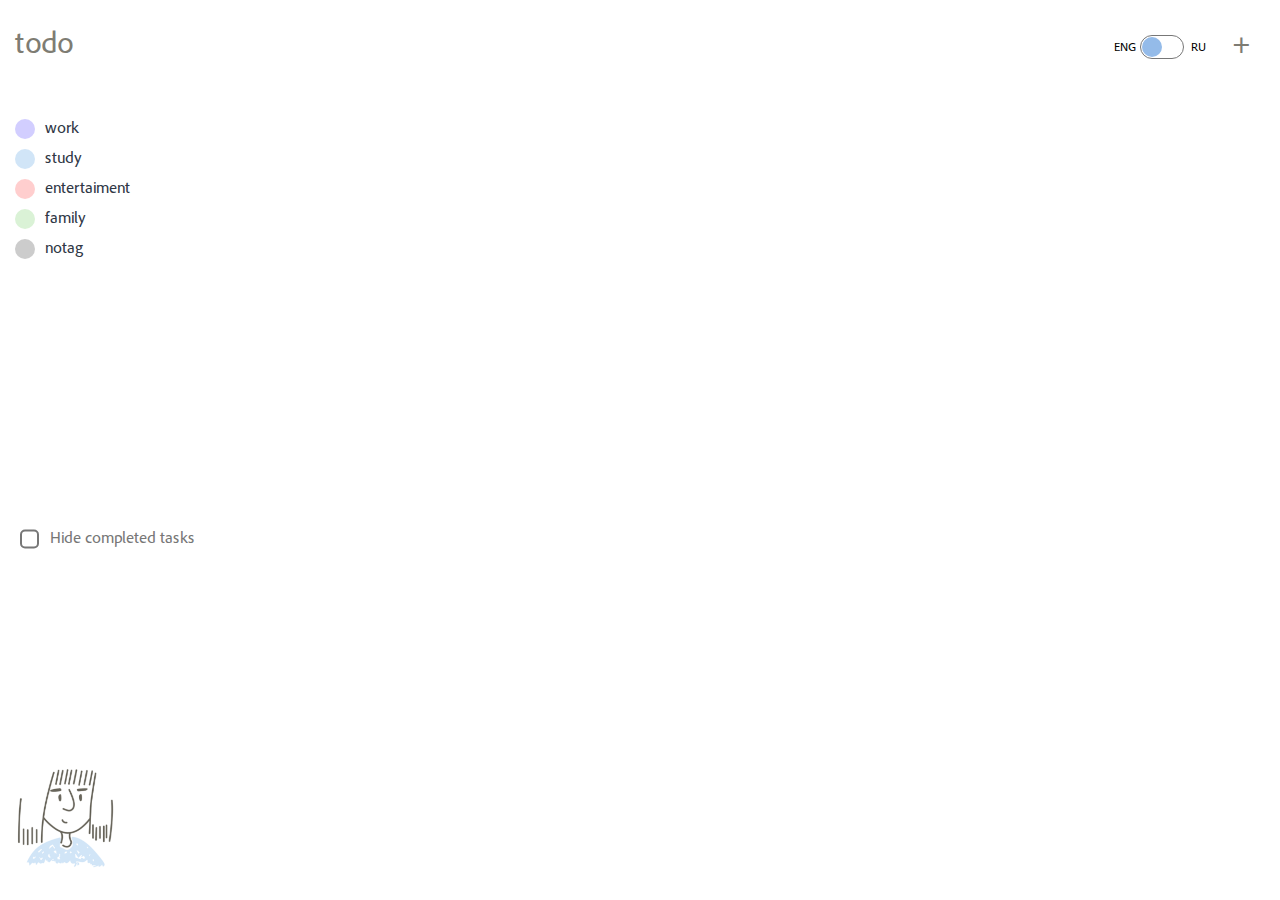
==== app.html @ c29c833c "refactoring" ====
<html lang="en">
<head>
    <meta charset="UTF-8">
    <meta name="viewport" content="width=device-width, initial-scale=1.0">
    <title>todo list</title>
    <link rel="stylesheet" href="normalize.css">
    <link href="style.css" rel="stylesheet">
    <link rel="shortcut icon" href="img/Papirus-Team-Papirus-Apps-Gnome-todo.ico" type="image/x-icon">
</head>
<body>
      <div id="my_modal" class="modal">
        <div class="modal-content">
            <div class="add">
                <button class="ln close-modal-window">Cancel</button>
                <button class="ln add-modal">Add</button>
            </div>
                <div class="modal-title modal-flex">
                    <span class="ln title">Title</span>
                    <input type="text" size="40" class="modal-input ln title-input" placeholder="add a title...">
                </div>
                <div class="modal-description modal-flex">
                    <span class="ln description">Description</span>
                    <textarea name="" id="" cols="30" rows="10" class="modal-textarea ln description-textarea" placeholder="add a description..." ></textarea>
                </div>
            <div class="modal-tags"><span class="ln tags">Tags</span>
                <div class="modal-nav tags">
                    <label class="nav__elem work tags">
                        <input type="checkbox" id="add-work">
                        <span class="ln work">work</span>
                    </label>
                    
                    <label class="nav__elem study tags">
                        <input type="checkbox" id="add-study">
                        <span class="ln study">study</span>
                    </label>
                    <label class="nav__elem entertaiment tags">
                        <input type="checkbox" id="add-entertaiment">
                        <span class="ln entertaiment">entertaiment</span>
                    </label>
                    <label class="nav__elem family tags">
                        <input type="checkbox" id="add-family">
                        <span class="ln family">family</span>
                    </label>
                </div>
            </div>
        </div>
      </div>
      <div id="save-card" class="modal">
        <div class="save-content-card">
            <div class="save">
                <button class="close-edit-card ln close-modal-window">Cancel</button>
                <button class="save-edit ln save-change">Save</button>
            </div>
                <div class="modal-title modal-flex">
                    <span class="ln title">Title</span>
                    <input type="text" size="40" class="title-edit ln title-input" placeholder="add a title...">
                </div>
                <div class="modal-description modal-flex">
                    <span class="ln description">Description</span>
                    <textarea name="" id="" cols="30" rows="10" class="description-edit ln description-textarea" placeholder="add a description..." ></textarea>
                </div>
            <div class="modal-tags"><span class="ln tags">Tags</span>
                <div class="modal-nav tags">
                    <label class="nav__elem work tags">
                        <input type="checkbox" id="add-work">
                        <span class="ln work">work</span>
                    </label>
                    <label class="nav__elem study tags">
                        <input type="checkbox" id="add-study">
                        <span class="ln study">study</span>
                    </label>
                    <label class="nav__elem entertaiment tags">
                        <input type="checkbox" id="add-entertaiment">
                        <span class="ln entertaiment">entertaiment</span>
                    </label>
                    <label class="nav__elem family tags">
                        <input type="checkbox" id="add-family">
                        <span class="ln family">family</span>
                    </label>
                </div>
            </div>
        </div>
      </div>
    <header class="header">
        <div class="todo">todo</div>
        <div class="new-change-lang">
            <span class="new-change-lang__lang" data-lang='en'>ENG</span>
            <span class="new-change-lang__toggler"></span>
            <span class="new-change-lang__lang" data-lang='ru'>RU</span>
        </div>
        <div class="add-card" id="btn_modal_window">+</div>
    </header>
    <div class="flex-container">
        <aside class="aside flex-grow-1">
            <ul class="nav">
                <li class="nav__elem ln work" data-filter="work">work</li>
                <li class="nav__elem ln study" data-filter="study">study</li>
                <li class="nav__elem ln entertaiment" data-filter="entertaiment">entertaiment</li>
                <li class="nav__elem ln family" data-filter="family">family</li>
                <li class="nav__elem ln notag" data-filter="notag">notag</li>
            </ul>
            <div class="hide-tasks">
                <label class="task-custom hide-done">
                    <input id="hide-done-cards" type="checkbox" name="hide">
                    <span class="ln hide-done-task">Hide completed tasks</span>
                </label>
            </div>
            <div class="girl-picture">
                <img src="/img/girl.png" alt="">
            </div>
        </aside>
        <main class="main flex-grow-3">
        </main>
    </div>
    <script src="app.js"></script>
    <script src="gragger.js"></script>
    <script src="lang.js"></script>
</body>
</html>
---- style.css ----
body{
    color: #303846;
    font-size: 16px;
    line-height: 1.5;
    font-family: 'Adobe Clean';
    height: 100vh;
    display: flex;
    flex-direction: column;
    align-content: stretch;
    overflow-x: hidden;
    position: relative;

}

.modal{
    font-family: 'Adobe Clean';
    font-weight: bold;
    font-size: large;
    color: #69665c;
    display: none;
    position: fixed;
    z-index: 1;
    left: 0;
    top: 0;
    width: 100%;
    height: 100%;
    background-color: rgba(0,0,0,0.6);
    z-index: 1000;
}
.modal .modal-content, .save-content-card {
    background-color: #fefefe;
    border: 1px solid #888;
    width: 50%;
    height: 75%;
    z-index: 99999;
    position: absolute;
    top: 0;
    bottom: 0;
    right: 0;
    left: 0;
    margin: auto;
    border-radius: 15px;
}

.add, .save{
    display: flex;
    justify-content: space-between;
    padding: 35px 35px 10px 35px;
}
.add-card{
    cursor: pointer;
}



.close-modal-window, .close-edit-card{
    background: transparent;
    border: none !important;
    color: #777;
    cursor: pointer;
    padding-left: 0px;
}
.add-modal, .save-edit{
    background-color: #69665C;
    cursor: pointer;
    border: none;
    color: white;
    width: 100px;
    height: 35px;
    border-radius: 10px;
    opacity: 0.8;
}
.add-modal:hover, .save-edit:hover {
    opacity: 1;
    transition: all 1s ease-out;
}
.modal-title input{
    border: 0px;
    background-color: #f9f9f8;
    height: 35px;
    border-radius: 10px;
    padding: 20px;
    margin-top: 10px;
    font-family: 'Adobe Clean';
}
.modal-title input:focus::placeholder{
    color: transparent;
}
.modal-description textarea{
    font-family: 'Adobe Clean';
    font-size: 14px;
    border: 0px;
    background-color: #f9f9f8;
    height: 100px;
    border-radius: 10px;
    padding: 20px;
    margin-top: 10px;
}
.modal-description textarea:focus::placeholder{
    color: transparent;
}
.modal-tags{
    padding: 10px 0 5px 35px;
}
.modal-tags .modal-nav{
    display: flex;
}
.modal-tags .modal-nav .nav__elem{
    margin: 0 30px 0 0;
    height: 40px;
    border-radius: 10px;
    font-weight: normal;
}
.modal-tags .modal-nav .nav__elem:hover{
    background-color: #f9f9f8;
    margin: 0 30px 0 0;
    height: 40px;
    border-radius: 10px;
    cursor: pointer;
}
.flex-container{
    display: flex;
    flex-wrap: nowrap;
    height: 100%;
}

.modal-flex{
    display: flex;
    flex-direction: column;
    padding: 10px 35px 10px 35px;
}

.header {
    max-width: 1280px;
    height: 60px;
    color: #7e7c73;
    display: flex;
    justify-content: space-between;
    align-items: center;
    font-size: 30;
    padding: 20px 30px 20px 15px;
}
.aside{
    flex-grow: 2;
    display: flex;
    flex-wrap: wrap;
    align-items: top;
    justify-content: space-between;
    width: 300px;
    padding-top: 25px;
}

.nav{
    display: flex;
    flex-direction: column;

    height: 50px;
    padding: 0 15px;
}
.nav__elem{
    padding-left: 30px;
    box-sizing: border-box;
    position: relative;

    display: flex;
    align-items: center;
    align-content: center;
    cursor: pointer;

    font-size: 16px;
    line-height: 20px;
    margin-bottom: 10px;
}
.nav__elem.work::before{
    background-color: #D2CEFF;
}
.nav__elem.study::before{
    background-color: #D1E5F7;
}
.nav__elem.entertaiment::before{
    background-color: #FFCECE;
}
.nav__elem.family::before{
    background-color: #DAF2D6;
}
.nav__elem.notag::before{
    background-color: #ccc;
}
.nav__elem.filtered{
    background-color: #edefec;
    padding-right: 5px;
    transition: 1s;
    border-radius: 10px;
    cursor: pointer;
}
.nav__elem input{
    display: none;
}
.nav__elem input + span{
    transition: border-color 1s linear;
    position: relative;
    /* border-bottom: #fff solid 1px; */
}

.nav__elem input + span::before{
    content: "";
    display: block;
    position: absolute;
    width: 0%;
    height: 1px;
    left: 50%;
    bottom: 0;
    /* max-width: 0px; */

    transition: all 0.5s linear;
    background-color: #6979a2;
}

.test{
    color: red;
}
.nav__elem input:checked + span:before{
    width: 100%;
    left: 0%;
}

/* .modal-tags{
    background-color: lightsalmon;
} */

.hide-tasks{
  padding: 10px 0px 0 20px;
}

.task-custom input{
    display: none;
}

.task-custom span{
    cursor: pointer;
    color: #777;
    position: relative;
    display: flex;
    padding-left: 30px;
    line-height: 16px;
    font-size: 16px;
}
.task-custom span:before{
    content: "";
    display: block;
    width: 15px;
    height: 15px;

    border: 2px solid #777;
    border-radius: 5px;

    position: absolute;
    left: 0;
    top: 50%;
    transform: translateY(-50%);
}


.task-custom input:checked + span{
    color: #000;
}
.task-custom input:checked + span::before{
    border-color: #000;
}
.task-custom input:checked + span::after{
    content: "";
    display: block;
    width: 12px;
    height: 6px;
    
    border-left: 2px solid #000;
    border-bottom: 3px solid #000;
    position: absolute;
    left: 0;
    top: 50%;
    transform: translateY(-55%) translateX(25%) rotate(-50deg);
}
.done-task {
    position: absolute;
    right: 20px;
    bottom: 10px;
}
.nav__elem::before{
    content: "";
    display: block;
    width: 20px;
    height: 20px;
    border-radius: 100%;

    position: absolute;
    left: 0;
    top: 50%;
    transform: translateY(-50%);
}


.main{
    display: flex;
    /* flex-grow: 2; */
    justify-content: space-between;
    flex-wrap: wrap;
    padding-right: 15px;
    padding-left: 15px;
    align-content: flex-start;
    
    width: 100%;
}
.main:after{
    content: "";
    width: calc( 99% / 3 - 30px);
    height: 0;
    margin: 0 15px 0 15px;
    box-sizing: border-box;
}
.card-filler,
.task-card {
    /* flex: 1 1 200px; */
    width: calc( 99% / 3 - 30px);
    margin: 20px 15px 15px 15px;
    padding: 10px 25px;
    box-sizing: border-box;
    background: #fff9de;
    border: 1px solid #e8e8e8;
    box-shadow: 0 14px 28px rgba(0,0,0,0.05), 0 10px 10px rgba(0,0,0,0.1);
    min-height: 120px;
    height: auto;
    position: relative;
    border-radius: 3px;
}
.task-card.closed{
    text-decoration: line-through;
}
.task-card.cloned{
    position: absolute;
    opacity: 0.3;
    pointer-events: none;
    cursor: grabbing;
}
.card-filler{
    background-color: #ffcece;
}
.menu-card{
    cursor: pointer;
    color: #B2AFA1;
    min-width: 20px;
    width: 20px;
    height: 20px;
    background-image: url('/img/points.png');
    background-repeat: no-repeat;
}
.dropdown-menu{
    margin: 20px 5px 0 0;
    width: 40%;
    height: 50%;
    position: absolute;
    right: 10px;
    background-color: #fff;
    border-radius: 10px;
    z-index: 1;
    padding: 10px;
    display: none;
    cursor: pointer;
}
.dropdown-menu.opened{
    display: block;
}
.dropdown-menu li{
    font-size: 12px;
    font-weight: normal;
    color: #b2afa1;
    height: 50%;
}
.border-bottom{
    border-bottom: 1px solid lightgrey;
}
.description-card{
    margin:10px 0 30px 0;
}
.tags-card{
    display: flex;
    flex-direction: row;
    position: absolute;
    left: 20px;
    bottom: 10px;
}
.round{
    margin-right: 10px;
    width: 20px;
    height: 20px;
    border-radius: 50%;
}
.card-work{
    background: #d2ceff;
}
.card-entertaiment{
    background-color: #ffcece;
}
.card-family{
    background-color: #daf2d6;
}
.card-study{
    background-color: #d1e5f7;
}
.card-header {
    display: flex;
    justify-content: space-between;
    font-weight: 600;
}
.girl-picture{
    position: absolute;
    padding-left: 15px;
    bottom: 30px;
}
@media (max-width: 1000px) {
    .modal .modal-content, .save-content-card{
        height: 100%;
    }
    .flex-container{
        flex-wrap: wrap;
    }
    .nav{
        display: flex;
        flex-direction: row;
        justify-content: space-between;
        width: 100%;
    }
    .aside{
        flex-grow: 1;
        height: auto;
    }
    .nav__elem{
        max-width: 25%;
        margin-left: 15px;
        margin-right: 15px;
    }
    .header{
        padding: 20px 30px 0 30px;
    }
    .girl-picture{
        display: none;
    }
    .done-task{
        padding-left: 25px;
        padding-top: 0px;
      }
}
  @media (min-width: 600px) and (max-width: 1199px) {
    .card-filler,
    .task-card {
      width: calc( 50% - 30px);
    }

  }
  @media screen and (max-width: 600px) {
    .card-filler,
    .task-card {
      width: 100%;
      margin-left: 0;
      margin-right: 0;
    }

  }
  @media (max-height: 550px){
    .modal .modal-content, .save-content-card {
        height: 80%;
    }
  }
  @media (max-height: 500px){
    .modal .modal-content, .save-content-card {
        height: 100%;
    }
  }

  @media(max-width: 660px){
    .modal-tags ul li{
        margin: 0 15px 0 0;
        font-size: 12px;
    }
  }
  @media(max-width: 850px){
    .modal .modal-content, .save-content-card {
        width: 65%;
    }
  }
  @media (max-width: 500px){
    .modal-tags ul li{
        margin: 0 10px 0 0;
        font-size: 12px;
    }
  }

@media (max-width: 1200px) {
    .aside{
        flex-grow: 1;
    }
}

@media (max-width: 800px) {
    .aside{
        height: auto;
        width: 100px;
        padding: 0 15px 0;
    }
    .header{
        padding: 20px 45px 0 45px;
        font-size: 24px;
    }
    .modal .modal-content, .save-content-card {
        height: 100%;
    }
}
@media (max-width: 480px){
    .nav li{
        font-size: 10px;
        margin: 0px;
    }
    .modal .modal-content, .save-content-card {
        width: 100%;
    }
}
@media (max-width: 600px) {
    .aside{
        width: 100%;
    }
}
@media (max-width: 440px) {
    .nav__elem{
        max-width: 50%;
        width: 50%;
    }
    .nav{
        flex-wrap: wrap;
    }
}

@font-face {
    font-family: "Adobe Clean";
    font-style: normal;
    font-weight: 400;
    src: url("/font/AdobeClean-Regular.woff2") format("woff2")
  }


.new-change-lang{
    display: flex;
    justify-content: space-between;
    align-items: center;
    width: 102px;

    margin-left: auto;
    margin-right: 20px;
}
.new-change-lang__lang{
    font-size: 12px;
    width: 30px;
    height: 20px;
    line-height: 22px;

    text-align: center;

    cursor: pointer;
    transition: 300ms linear all;
    background-color: #fff;
    color: #000;
}
.new-change-lang__toggler{
    min-width: 42px;
    width: 44px;
    height: 24px;
    border: 1px solid #777;
    padding: 1px;
    box-sizing: border-box;
    position: relative;
    border-radius: 22px;
    cursor: pointer;
}
.new-change-lang__toggler::before{
    content: "";
    display: block;
    width: 20px;
    height: 20px;

    position: absolute;
    left: 1px;
    top: 1px;

    transition: 300ms linear all;
    background:  rgba(148,187,233,1);
    
    border-radius: 100%;
}
.new-change-lang_active .new-change-lang__toggler::before{
    background: rgba(238,174,202,1);
    left: 20px;
}
[data-tooltip] {
    position: relative; 
   }
[data-tooltip]::after {
    content: attr(data-tooltip); 
    position: absolute;
    left: 0; top: 0;
    display: inline-block;
    background: #f7f7f7; 
    padding: 0.5em; 
    box-shadow: 2px 2px 5px rgba(0, 0, 0, 0.3); 
    pointer-events: none; 
    opacity: 0; 
    transition: 1s;
    border-radius: 5px;
    color: #303846;
    font-family: 'Adobe Clean';
    height: 12px;
    line-height: 12px;
} 
[data-tooltip]:hover::after {
    opacity: 1;
    top: 2em; 
}


.drag-card{
    background-color: #fff9de;
    cursor: grab;
    background-image: url('/img/drag.png');
    min-width: 20px;
    width: 20px;
    height: 20px;
    background-blend-mode: multiply;
    
}
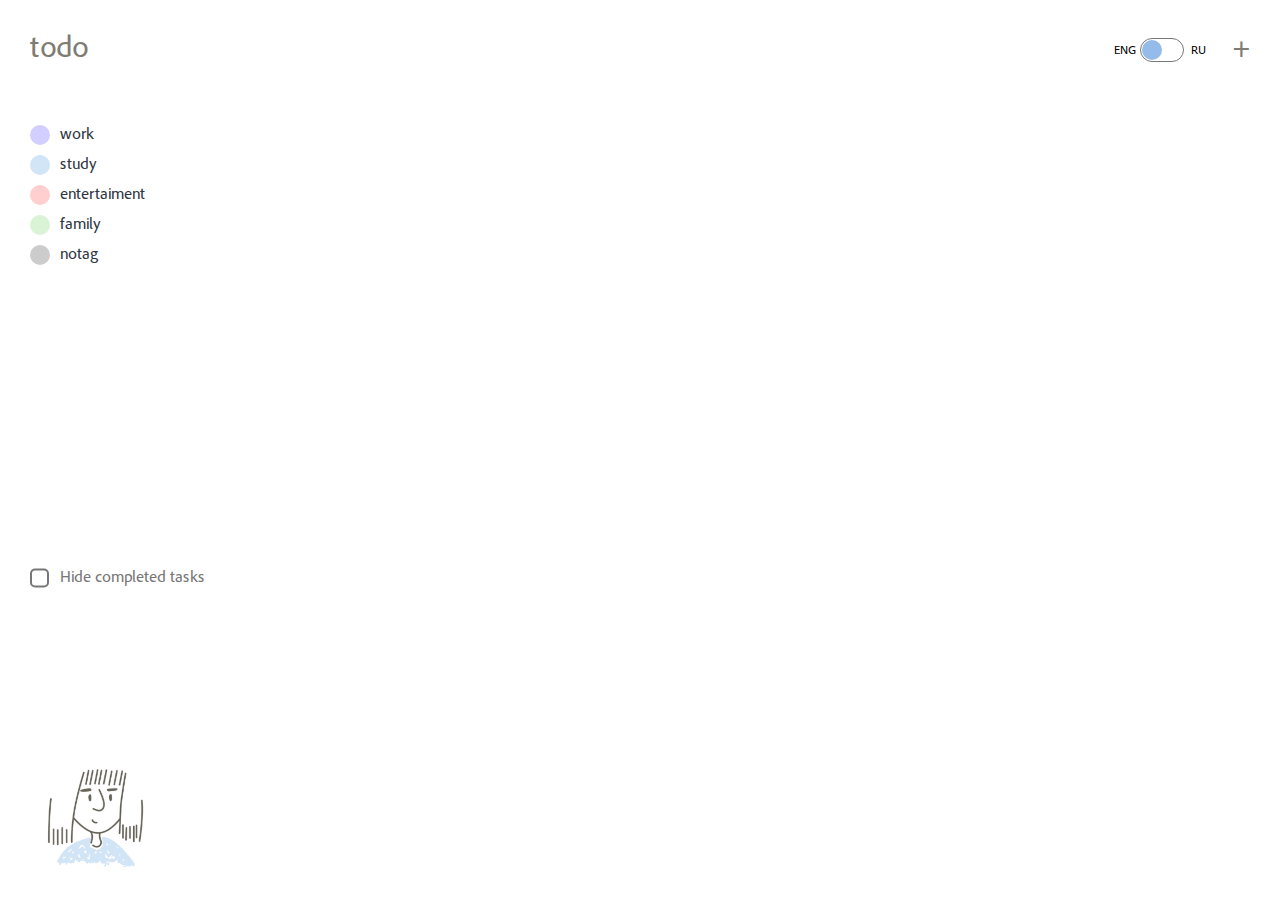
==== commit b09e4f6a: "refactoring css" ====
--- a/app.html
+++ b/app.html
@@ -113,7 +113,7 @@
         </main>
     </div>
     <script src="app.js"></script>
-    <script src="gragger.js"></script>
+    <script src="dragger.js"></script>
     <script src="lang.js"></script>
 </body>
 </html>--- a/style.css
+++ b/style.css
@@ -3,7 +3,7 @@
     font-size: 16px;
     line-height: 1.5;
     font-family: 'Adobe Clean';
-    height: 100vh;
+    min-height: 100vh;
     display: flex;
     flex-direction: column;
     align-content: stretch;
@@ -121,7 +121,9 @@
 .flex-container{
     display: flex;
     flex-wrap: nowrap;
-    height: 100%;
+    min-height: calc(100vh - 100px);
+    padding: 0 30px 30px;
+    box-sizing: border-box;
 }
 
 .modal-flex{
@@ -138,7 +140,7 @@
     justify-content: space-between;
     align-items: center;
     font-size: 30;
-    padding: 20px 30px 20px 15px;
+    padding: 20px 30px;
 }
 .aside{
     flex-grow: 2;
@@ -153,9 +155,6 @@
 .nav{
     display: flex;
     flex-direction: column;
-
-    height: 50px;
-    padding: 0 15px;
 }
 .nav__elem{
     padding-left: 30px;
@@ -170,6 +169,7 @@
     font-size: 16px;
     line-height: 20px;
     margin-bottom: 10px;
+    white-space: nowrap;
 }
 .nav__elem.work::before{
     background-color: #D2CEFF;
@@ -229,7 +229,7 @@
 } */
 
 .hide-tasks{
-  padding: 10px 0px 0 20px;
+  padding-top: 10px;
 }
 
 .task-custom input{
@@ -304,8 +304,6 @@
     /* flex-grow: 2; */
     justify-content: space-between;
     flex-wrap: wrap;
-    padding-right: 15px;
-    padding-left: 15px;
     align-content: flex-start;
     
     width: 100%;
@@ -320,8 +318,8 @@
 .card-filler,
 .task-card {
     /* flex: 1 1 200px; */
-    width: calc( 99% / 3 - 30px);
-    margin: 20px 15px 15px 15px;
+    width: calc( 100% / 3 - 15px);
+    margin-top: 25px;
     padding: 10px 25px;
     box-sizing: border-box;
     background: #fff9de;
@@ -434,9 +432,11 @@
         height: auto;
     }
     .nav__elem{
-        max-width: 25%;
-        margin-left: 15px;
+        max-width: calc(20% - 15px);
         margin-right: 15px;
+    }
+    .nav__elem:last-child{
+        margin-right: 0;
     }
     .header{
         padding: 20px 30px 0 30px;
@@ -452,7 +452,7 @@
   @media (min-width: 600px) and (max-width: 1199px) {
     .card-filler,
     .task-card {
-      width: calc( 50% - 30px);
+      width: calc( 50% - 15px);
     }
 
   }
@@ -504,7 +504,10 @@
     .aside{
         height: auto;
         width: 100px;
-        padding: 0 15px 0;
+    }
+    .flex-container{
+        padding-left: 45px;
+        padding-right: 45px;
     }
     .header{
         padding: 20px 45px 0 45px;
@@ -513,19 +516,37 @@
     .modal .modal-content, .save-content-card {
         height: 100%;
     }
+    .nav__elem{
+        max-width: 20%;
+    }
 }
 @media (max-width: 480px){
+    .nav:after{
+        content: "";
+        width: 32%;
+        height: 0;
+    }
     .nav li{
         font-size: 10px;
         margin: 0px;
+        margin-top: 5px;
     }
     .modal .modal-content, .save-content-card {
         width: 100%;
+    }
+    .task-custom span{
+        font-size: 14px;
     }
 }
 @media (max-width: 600px) {
     .aside{
         width: 100%;
+    }
+    .nav{
+        flex-wrap: wrap;
+    }
+    .nav__elem{
+        min-width:32%;
     }
 }
 @media (max-width: 440px) {
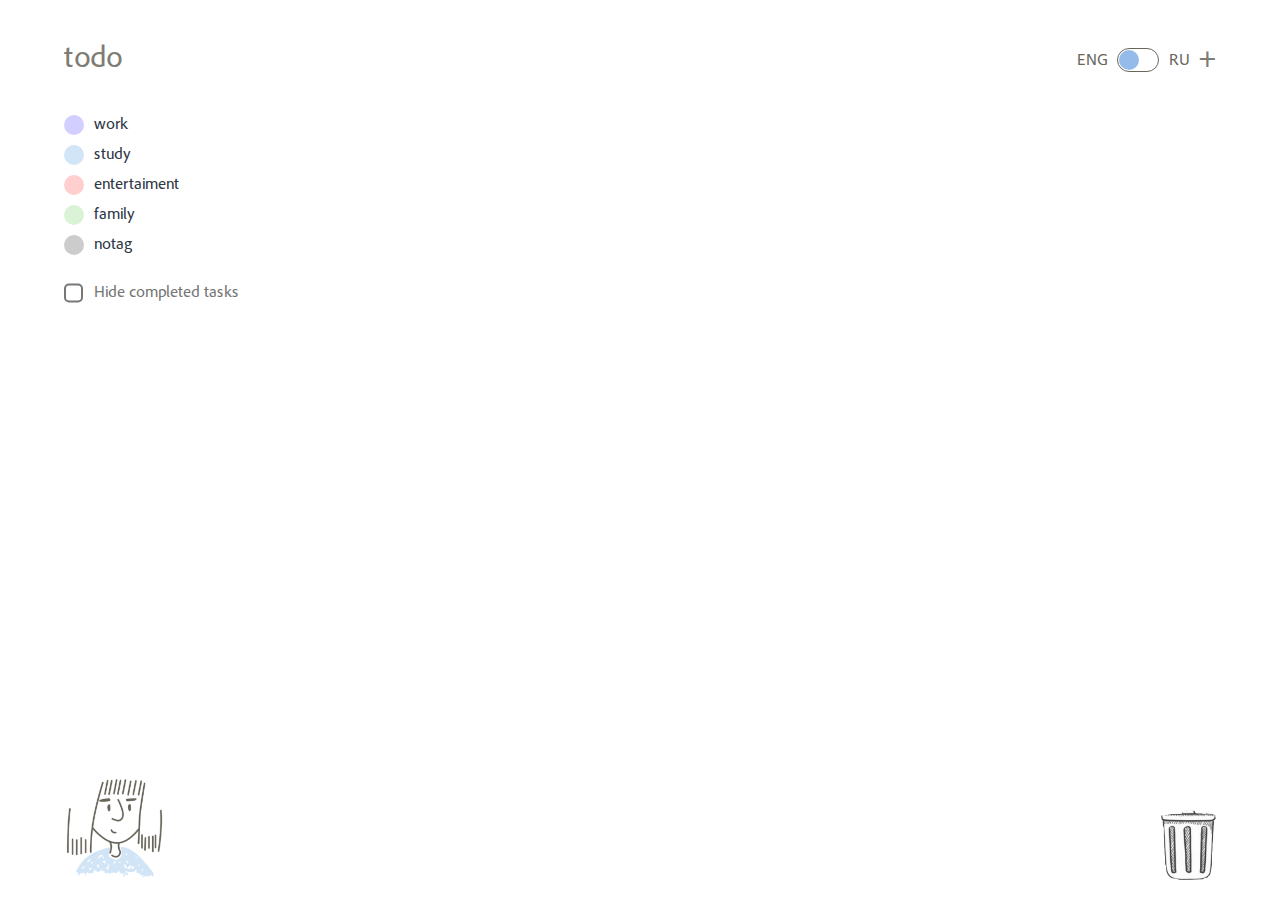
==== commit 2245fb4b: "design change" ====
--- a/app.html
+++ b/app.html
@@ -90,28 +90,34 @@
         </div>
         <div class="add-card" id="btn_modal_window">+</div>
     </header>
-    <div class="flex-container">
-        <aside class="aside flex-grow-1">
-            <ul class="nav">
-                <li class="nav__elem ln work" data-filter="work">work</li>
-                <li class="nav__elem ln study" data-filter="study">study</li>
-                <li class="nav__elem ln entertaiment" data-filter="entertaiment">entertaiment</li>
-                <li class="nav__elem ln family" data-filter="family">family</li>
-                <li class="nav__elem ln notag" data-filter="notag">notag</li>
-            </ul>
-            <div class="hide-tasks">
-                <label class="task-custom hide-done">
-                    <input id="hide-done-cards" type="checkbox" name="hide">
-                    <span class="ln hide-done-task">Hide completed tasks</span>
-                </label>
-            </div>
-            <div class="girl-picture">
-                <img src="/img/girl.png" alt="">
-            </div>
-        </aside>
-        <main class="main flex-grow-3">
-        </main>
-    </div>
+    <main>
+        <div class="flex-container">
+            <aside class="aside flex-grow-1">
+                <ul class="nav">
+                    <li class="nav__elem ln work" data-filter="work">work</li>
+                    <li class="nav__elem ln study" data-filter="study">study</li>
+                    <li class="nav__elem ln entertaiment" data-filter="entertaiment">entertaiment</li>
+                    <li class="nav__elem ln family" data-filter="family">family</li>
+                    <li class="nav__elem ln notag" data-filter="notag">notag</li>
+                </ul>
+            </aside>
+            <section class="section flex-grow-3">
+            </section>
+    
+        </div>
+        <div class="hide-tasks">
+            <label class="task-custom hide-done">
+                <input id="hide-done-cards" type="checkbox" name="hide">
+                <span class="ln hide-done-task">Hide completed tasks</span>
+            </label>
+        </div>
+    </main>
+    <footer>
+        <div class="girl-picture">
+            <img src="img/girl.png" alt="">
+        </div>
+            <img class="bin-picture" src="img/bin.png" alt="">
+    </footer>
     <script src="app.js"></script>
     <script src="dragger.js"></script>
     <script src="lang.js"></script>
--- a/style.css
+++ b/style.css
@@ -1,22 +1,34 @@
 body{
-    color: #303846;
+    --main-font-color: #303846;
+    --grey: #69665c;
+    --main-light: #fff9de5c;
+    --light-blue: #e1e9f1;
+    --yellow: #fff9de;
+    color: var(--main-font-color);
     font-size: 16px;
     line-height: 1.5;
     font-family: 'Adobe Clean';
     min-height: 100vh;
+    min-width: 320px;
     display: flex;
     flex-direction: column;
     align-content: stretch;
     overflow-x: hidden;
     position: relative;
-
-}
-
+    max-width: 100%;
+
+}
+main{
+    display: flex;
+    flex-direction: column;
+    width: 90%;
+    margin: 0 auto;
+}
 .modal{
     font-family: 'Adobe Clean';
     font-weight: bold;
     font-size: large;
-    color: #69665c;
+    color: var(--grey);
     display: none;
     position: fixed;
     z-index: 1;
@@ -61,7 +73,7 @@
     padding-left: 0px;
 }
 .add-modal, .save-edit{
-    background-color: #69665C;
+    background-color: var(--grey);
     cursor: pointer;
     border: none;
     color: white;
@@ -121,8 +133,6 @@
 .flex-container{
     display: flex;
     flex-wrap: nowrap;
-    min-height: calc(100vh - 100px);
-    padding: 0 30px 30px;
     box-sizing: border-box;
 }
 
@@ -133,19 +143,21 @@
 }
 
 .header {
-    max-width: 1280px;
+    width: 90%;
+    margin: 30px auto 0;
     height: 60px;
     color: #7e7c73;
     display: flex;
     justify-content: space-between;
     align-items: center;
     font-size: 30;
-    padding: 20px 30px;
+    box-sizing: border-box;
 }
 .aside{
     flex-grow: 2;
     display: flex;
     flex-wrap: wrap;
+    flex-direction: column;
     align-items: top;
     justify-content: space-between;
     width: 300px;
@@ -229,8 +241,9 @@
 } */
 
 .hide-tasks{
-  padding-top: 10px;
-}
+    margin-top: 20px;
+}
+
 
 .task-custom input{
     display: none;
@@ -299,7 +312,7 @@
 }
 
 
-.main{
+.section{
     display: flex;
     /* flex-grow: 2; */
     justify-content: space-between;
@@ -308,7 +321,7 @@
     
     width: 100%;
 }
-.main:after{
+.section:after{
     content: "";
     width: calc( 99% / 3 - 30px);
     height: 0;
@@ -322,13 +335,16 @@
     margin-top: 25px;
     padding: 10px 25px;
     box-sizing: border-box;
-    background: #fff9de;
+    /* background: #fff9de; */
+    background: var(--main-light);
     border: 1px solid #e8e8e8;
     box-shadow: 0 14px 28px rgba(0,0,0,0.05), 0 10px 10px rgba(0,0,0,0.1);
     min-height: 120px;
     height: auto;
     position: relative;
     border-radius: 3px;
+
+    transition: transform 200ms linear;
 }
 .task-card.closed{
     text-decoration: line-through;
@@ -340,21 +356,20 @@
     cursor: grabbing;
 }
 .card-filler{
-    background-color: #ffcece;
+    background-color: var(--yellow);
 }
 .menu-card{
     cursor: pointer;
-    color: #B2AFA1;
+    /* color: #B2AFA1; */
+    fill: #5a5953;
     min-width: 20px;
     width: 20px;
     height: 20px;
-    background-image: url('/img/points.png');
-    background-repeat: no-repeat;
 }
 .dropdown-menu{
     margin: 20px 5px 0 0;
-    width: 40%;
-    height: 50%;
+    width: 30%;
+    height: 40%;
     position: absolute;
     right: 10px;
     background-color: #fff;
@@ -371,11 +386,12 @@
     font-size: 12px;
     font-weight: normal;
     color: #b2afa1;
-    height: 50%;
-}
-.border-bottom{
-    border-bottom: 1px solid lightgrey;
-}
+    height: 70%;
+}
+.dropdown-menu li:hover{
+    color: var(--grey);
+}
+
 .description-card{
     margin:10px 0 30px 0;
 }
@@ -410,13 +426,11 @@
     font-weight: 600;
 }
 .girl-picture{
-    position: absolute;
-    padding-left: 15px;
-    bottom: 30px;
+    padding-top: 20px;
 }
 @media (max-width: 1000px) {
     .modal .modal-content, .save-content-card{
-        height: 100%;
+        height: 90%;
     }
     .flex-container{
         flex-wrap: wrap;
@@ -434,14 +448,15 @@
     .nav__elem{
         max-width: calc(20% - 15px);
         margin-right: 15px;
+        margin-bottom: 0;
     }
     .nav__elem:last-child{
         margin-right: 0;
     }
-    .header{
+    /* .header{
         padding: 20px 30px 0 30px;
-    }
-    .girl-picture{
+    } */
+    .girl-picture, .bin-picture{
         display: none;
     }
     .done-task{
@@ -463,8 +478,21 @@
       margin-left: 0;
       margin-right: 0;
     }
-
-  }
+  }
+
+
+  @media screen and (max-width: 600px) {
+      .nav{
+        display: flex;
+        flex-flow: row wrap;
+      }
+        .nav li{
+            flex: 0 1 auto;
+            margin-right: 5px;
+        }
+
+  }
+  
   @media (max-height: 550px){
     .modal .modal-content, .save-content-card {
         height: 80%;
@@ -483,6 +511,9 @@
     }
   }
   @media(max-width: 850px){
+    .modal-nav{
+        flex-wrap: wrap;
+    }
     .modal .modal-content, .save-content-card {
         width: 65%;
     }
@@ -505,31 +536,30 @@
         height: auto;
         width: 100px;
     }
-    .flex-container{
-        padding-left: 45px;
-        padding-right: 45px;
-    }
+
     .header{
-        padding: 20px 45px 0 45px;
+        /* padding: 20px 45px 0 45px; */
         font-size: 24px;
     }
     .modal .modal-content, .save-content-card {
-        height: 100%;
+        height: 90%;
     }
     .nav__elem{
         max-width: 20%;
     }
 }
 @media (max-width: 480px){
-    .nav:after{
-        content: "";
-        width: 32%;
-        height: 0;
-    }
+
     .nav li{
-        font-size: 10px;
-        margin: 0px;
-        margin-top: 5px;
+        font-size: 12px;
+        width: auto;
+        padding-left: 20px;
+    }
+    .nav li::before{
+        width: 15px;
+        height: 15px;
+        border-radius: 3px;
+        transition: 200ms all;
     }
     .modal .modal-content, .save-content-card {
         width: 100%;
@@ -542,28 +572,15 @@
     .aside{
         width: 100%;
     }
-    .nav{
-        flex-wrap: wrap;
-    }
-    .nav__elem{
-        min-width:32%;
-    }
-}
-@media (max-width: 440px) {
-    .nav__elem{
-        max-width: 50%;
-        width: 50%;
-    }
-    .nav{
-        flex-wrap: wrap;
-    }
+
+    
 }
 
 @font-face {
     font-family: "Adobe Clean";
     font-style: normal;
     font-weight: 400;
-    src: url("/font/AdobeClean-Regular.woff2") format("woff2")
+    src: url("font/AdobeClean-Regular.woff2") format("woff2")
   }
 
 
@@ -577,7 +594,7 @@
     margin-right: 20px;
 }
 .new-change-lang__lang{
-    font-size: 12px;
+    font-size: 16px;
     width: 30px;
     height: 20px;
     line-height: 22px;
@@ -587,14 +604,14 @@
     cursor: pointer;
     transition: 300ms linear all;
     background-color: #fff;
-    color: #000;
+    color: var(--grey);
 }
 .new-change-lang__toggler{
     min-width: 42px;
     width: 44px;
     height: 24px;
-    border: 1px solid #777;
-    padding: 1px;
+    border: 1px solid var(--grey);
+    margin: 10px;
     box-sizing: border-box;
     position: relative;
     border-radius: 22px;
@@ -646,12 +663,43 @@
 
 
 .drag-card{
-    background-color: #fff9de;
     cursor: grab;
-    background-image: url('/img/drag.png');
     min-width: 20px;
     width: 20px;
     height: 20px;
-    background-blend-mode: multiply;
+    fill: #5a5953;
     
-}+}
+.bin-picture{
+    width: 55px;
+    height: 70px;
+}
+footer{
+    display: flex;
+    align-items: baseline;
+    justify-content: space-between;
+    width: 90%;
+    margin: 0 auto 20px;
+    color: rgb(126, 124, 115);
+    box-sizing: border-box;
+    flex: 0 0 auto;
+    margin-top: auto;
+}
+
+
+@media screen and (max-width: 600px) {
+  
+  .new-change-lang{
+    display: none;
+  }
+}
+
+@media screen and (max-width: 600px) {
+    .header{
+      margin: 0 auto;
+      height: 50px;
+    }
+    .aside{
+        padding-top: 0;
+    }
+  }